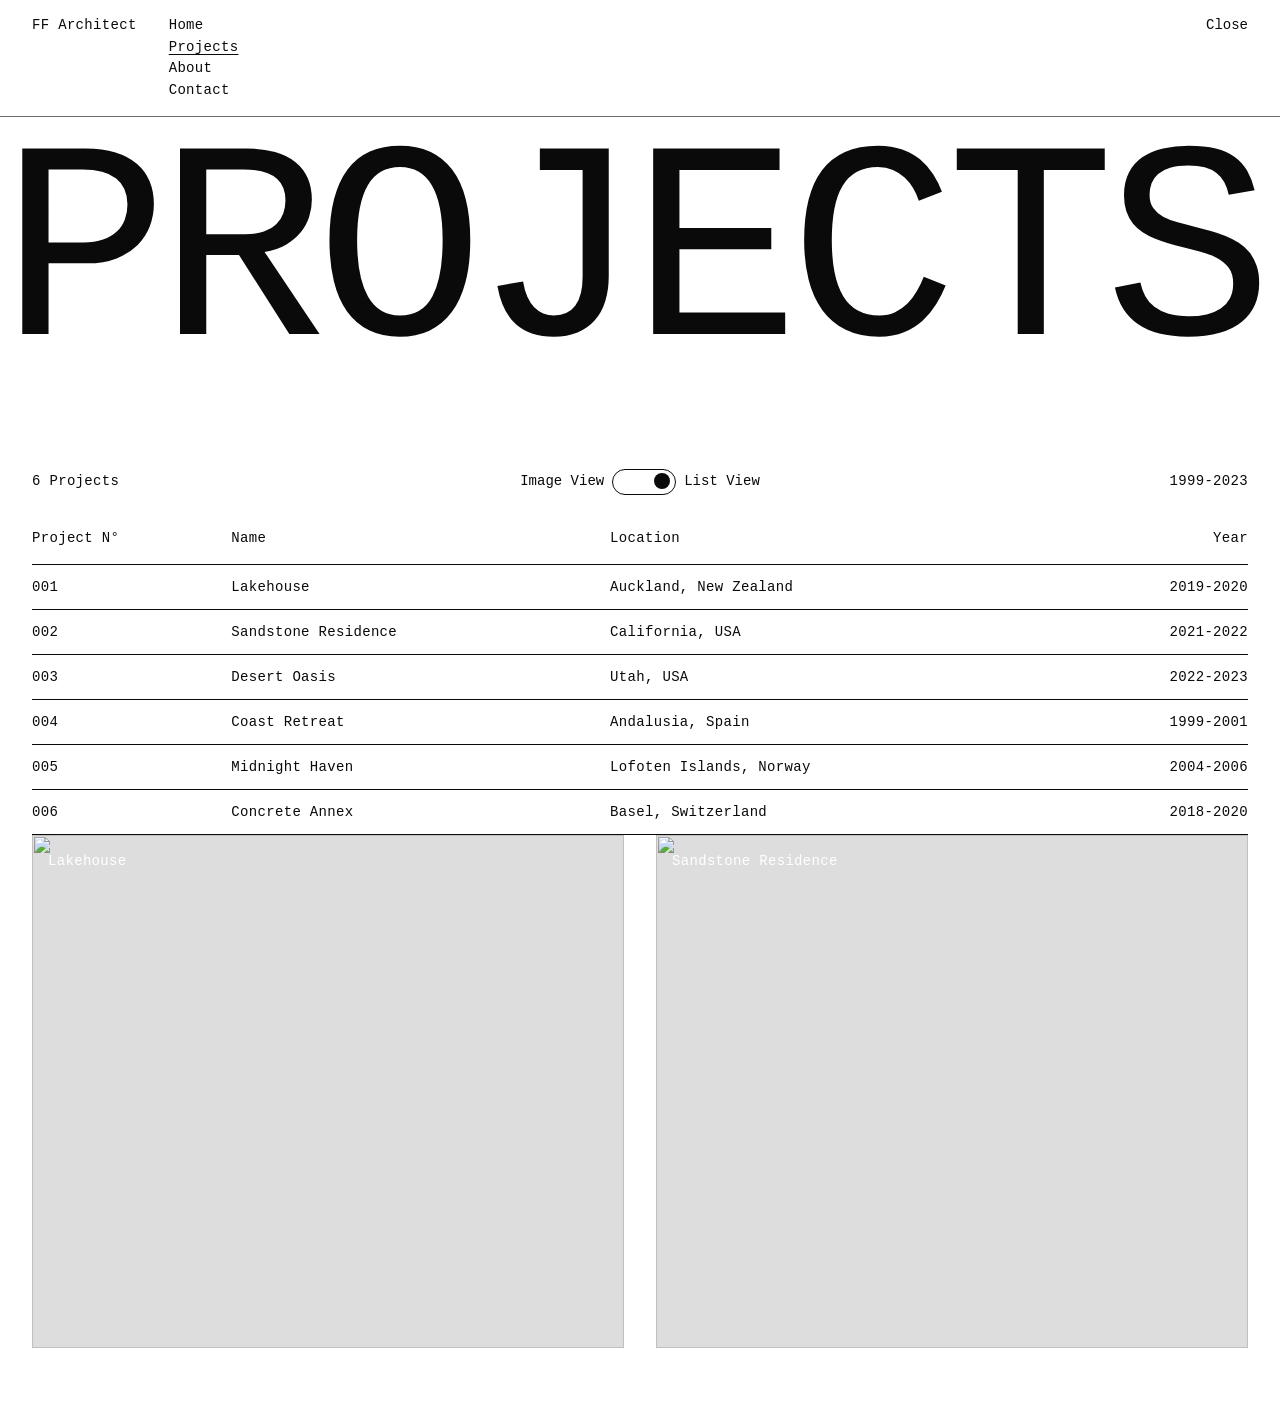
==== design-system/projects.html @ 26b5bcf1 "Add menu, marquee title, toolbar, toggle, table and image card components Co-Authored-By: Claude Son" ====
<!DOCTYPE html>
<html lang="en">
<head>
  <meta charset="utf-8">
  <meta name="viewport" content="width=device-width, initial-scale=1">
  <title>Projects</title>
  <link rel="stylesheet" href="components.css">
</head>
<body class="ds-page">
  <header class="ds-header ds-header--open">
    <a class="ds-wordmark" href="index.html">FF Architect</a>
    <ul class="ds-nav">
      <li><a href="index.html">Home</a></li>
      <li><a href="projects.html" aria-current="page">Projects</a></li>
      <li><a href="#">About</a></li>
      <li><a href="#">Contact</a></li>
    </ul>
    <button class="ds-menu-trigger" type="button">Close</button>
  </header>

  <div class="ds-marquee" aria-hidden="true">
    <div class="ds-marquee__track"><span>Projects</span><span>Projects</span><span>Projects</span><span>Projects</span></div>
  </div>
  <h1 hidden>Projects</h1>

  <div class="ds-toolbar">
    <span>6 Projects</span>
    <button class="ds-toggle" type="button" role="switch" aria-checked="true" id="view">
      <span>Image View</span><span class="ds-toggle__track"><span class="ds-toggle__thumb"></span></span><span>List View</span>
    </button>
    <span>1999-2023</span>
  </div>

  <section id="list">
    <table class="ds-table">
      <thead><tr><th>Project N°</th><th>Name</th><th>Location</th><th>Year</th></tr></thead>
      <tbody>
        <tr><td>001</td><td>Lakehouse</td><td>Auckland, New Zealand</td><td>2019-2020</td></tr>
        <tr><td>002</td><td>Sandstone Residence</td><td>California, USA</td><td>2021-2022</td></tr>
        <tr><td>003</td><td>Desert Oasis</td><td>Utah, USA</td><td>2022-2023</td></tr>
        <tr><td>004</td><td>Coast Retreat</td><td>Andalusia, Spain</td><td>1999-2001</td></tr>
        <tr><td>005</td><td>Midnight Haven</td><td>Lofoten Islands, Norway</td><td>2004-2006</td></tr>
        <tr><td>006</td><td>Concrete Annex</td><td>Basel, Switzerland</td><td>2018-2020</td></tr>
      </tbody>
    </table>
  </section>

  <section id="images" class="ds-grid" hidden>
    <a class="ds-card" href="#"><img alt="" src=""><p class="ds-card__caption">Lakehouse<span class="ds-card__meta"><br>Auckland, New Zealand</span></p></a>
    <a class="ds-card" href="#"><img alt="" src=""><p class="ds-card__caption">Sandstone Residence<span class="ds-card__meta"><br>California, USA</span></p></a>
  </section>

  <script>
    const t = document.getElementById('view'), list = document.getElementById('list'), imgs = document.getElementById('images');
    t.addEventListener('click', () => {
      const listView = t.getAttribute('aria-checked') !== 'true';
      t.setAttribute('aria-checked', listView);
      list.hidden = !listView; imgs.hidden = listView;
    });
    // start in list view
    list.hidden = false; imgs.hidden = true;
  </script>
</body>
</html>
---- design-system/components.css ----
@import "tokens.css";

.ds-page { background: var(--color-bg); color: var(--color-fg); font-family: var(--font-mono); font-size: var(--text-md); line-height: var(--lh-tight); letter-spacing: var(--tracking); margin: 0; min-height: 100vh; }

/* Header: wordmark left, menu trigger right */
.ds-header { display: flex; justify-content: space-between; align-items: center; padding: var(--space-2) var(--gutter); }
.ds-wordmark, .ds-menu-trigger { color: inherit; text-decoration: none; font: inherit; background: none; border: 0; padding: 0; cursor: pointer; }
.ds-menu-trigger:hover, .ds-wordmark:hover { opacity: .6; }

/* Section: centered, generous vertical rhythm */
.ds-section { display: flex; flex-direction: column; align-items: center; text-align: center; gap: var(--space-4); padding: var(--space-5) var(--gutter); }

/* Eyebrow: short label above body */
.ds-eyebrow { margin: 0; font-size: var(--text-md); font-weight: 400; }

/* Body copy block */
.ds-body { margin: 0; max-width: var(--measure); line-height: var(--lh-body); text-wrap: balance; }

/* Text link CTA */
.ds-link { color: inherit; font: inherit; text-decoration: none; background: none; border: 0; padding: 0 0 2px; border-bottom: 1px solid transparent; cursor: pointer; }
.ds-link:hover, .ds-link:focus-visible { border-bottom-color: currentColor; outline: none; }

/* Hero = section composed of eyebrow + body + link */
.ds-hero { min-height: calc(100vh - 80px); justify-content: center; }

@media (max-width: 640px) {
  :root { --gutter: 16px; --space-5: 64px; --space-4: 40px; }
}

/* Header, expanded: wordmark + nav list + Close, with bottom rule */
.ds-header--open { align-items: flex-start; border-bottom: 1px solid var(--color-muted); padding-bottom: var(--space-2); }
.ds-nav { list-style: none; margin: 0 auto 0 var(--space-3); padding: 0; display: flex; flex-direction: column; gap: 2px; font-size: var(--text-sm); }
.ds-nav a { color: inherit; text-decoration: none; }
.ds-nav a:hover, .ds-nav a[aria-current="page"] { text-decoration: underline; text-underline-offset: 3px; }
.ds-header--open .ds-wordmark, .ds-header--open .ds-menu-trigger { font-size: var(--text-sm); }

/* Marquee display title: oversized, scrolling horizontally */
.ds-marquee { overflow: hidden; white-space: nowrap; padding: var(--space-2) 0 var(--space-4); }
.ds-marquee__track { display: inline-flex; gap: .4em; font-size: var(--text-display); line-height: var(--lh-display); text-transform: uppercase; letter-spacing: -0.04em; animation: ds-marquee 30s linear infinite; }
@keyframes ds-marquee { to { transform: translateX(-50%); } }
@media (prefers-reduced-motion: reduce) { .ds-marquee__track { animation: none; } }

/* Toolbar: count left, view toggle centre, range right */
.ds-toolbar { display: grid; grid-template-columns: 1fr auto 1fr; align-items: center; padding: var(--space-2) var(--gutter); font-size: var(--text-sm); }
.ds-toolbar > :last-child { justify-self: end; }

/* View toggle (switch between two labelled options) */
.ds-toggle { display: inline-flex; align-items: center; gap: var(--space-1); font: inherit; background: none; border: 0; color: inherit; cursor: pointer; padding: 2px; }
.ds-toggle:focus-visible { outline: var(--focus-ring); }
.ds-toggle__track { width: 62px; height: 24px; border: 1px solid var(--color-fg); border-radius: 999px; position: relative; }
.ds-toggle__thumb { position: absolute; top: 3px; left: 4px; width: 16px; height: 16px; border-radius: 50%; background: var(--color-fg); transition: transform .2s ease; }
.ds-toggle[aria-checked="true"] .ds-toggle__thumb { transform: translateX(37px); }

/* Data table: ruled rows, last column right-aligned */
.ds-table { width: calc(100% - 2 * var(--gutter)); margin: 0 var(--gutter); border-collapse: collapse; font-size: var(--text-sm); }
.ds-table th { font-weight: 400; text-align: left; padding: var(--space-2) 0; border-bottom: var(--rule); }
.ds-table td { height: var(--row-h); border-bottom: var(--rule); padding: 0; }
.ds-table th:last-child, .ds-table td:last-child { text-align: right; }
.ds-table a { color: inherit; text-decoration: none; }
.ds-table tr:hover td { background: #f5f5f5; }
.ds-table .ds-row-arrow::before { content: "\2197"; margin-right: var(--space-1); }

/* Image card grid with caption overlay and hover arrow */
.ds-grid { display: grid; grid-template-columns: repeat(2, 1fr); gap: var(--card-gap); padding: 0 var(--gutter) var(--space-4); }
.ds-card { position: relative; display: block; color: #fff; text-decoration: none; aspect-ratio: var(--card-ratio); overflow: hidden; background: #ddd; }
.ds-card img { width: 100%; height: 100%; object-fit: cover; display: block; }
.ds-card__caption { position: absolute; top: var(--space-2); left: var(--space-2); margin: 0; font-size: var(--text-sm); line-height: 1.5; }
.ds-card__meta { display: none; }
.ds-card:hover .ds-card__meta, .ds-card:focus-visible .ds-card__meta { display: block; }
.ds-card::after { content: "\2197"; position: absolute; top: var(--space-2); right: var(--space-2); opacity: 0; transition: opacity .2s; }
.ds-card:hover::after, .ds-card:focus-visible::after { opacity: 1; }

@media (max-width: 640px) {
  .ds-grid { grid-template-columns: 1fr; }
  .ds-toolbar { grid-template-columns: 1fr; gap: var(--space-1); justify-items: start; }
  .ds-toolbar > :last-child { justify-self: start; }
}
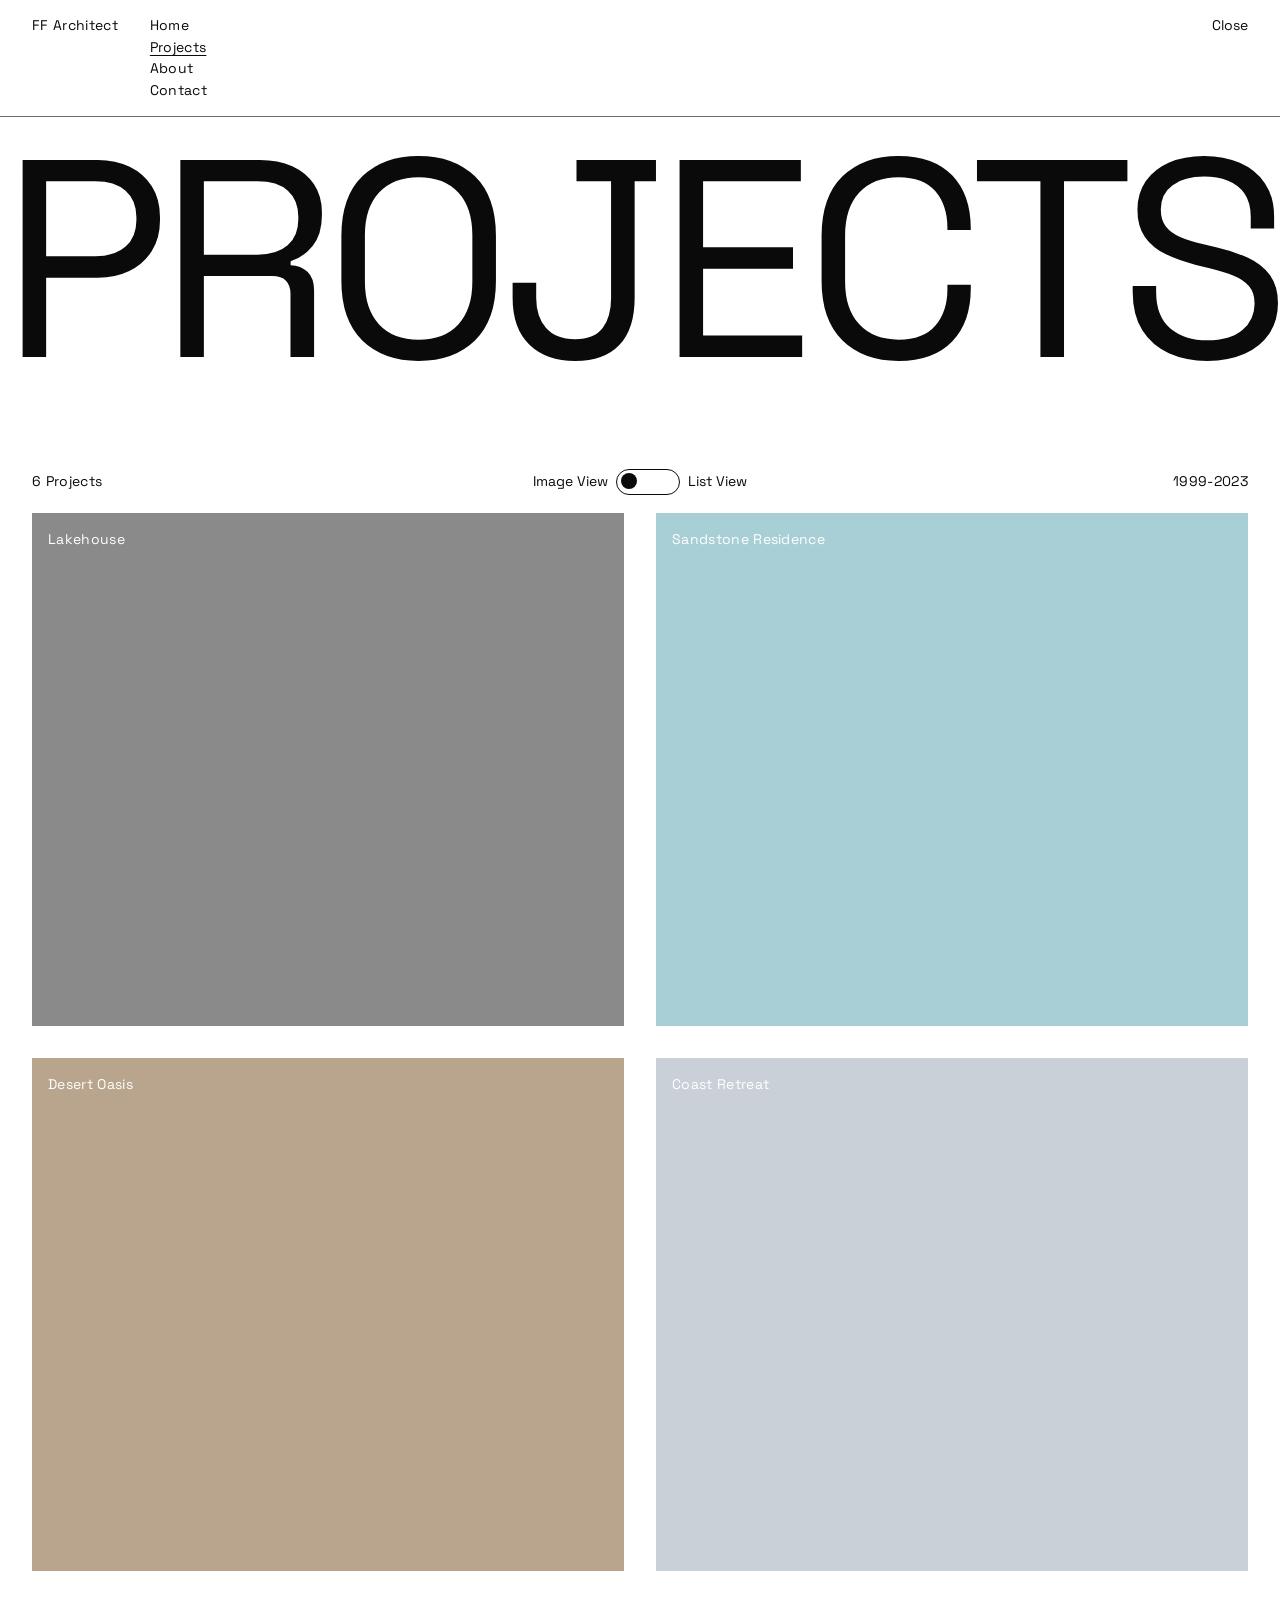
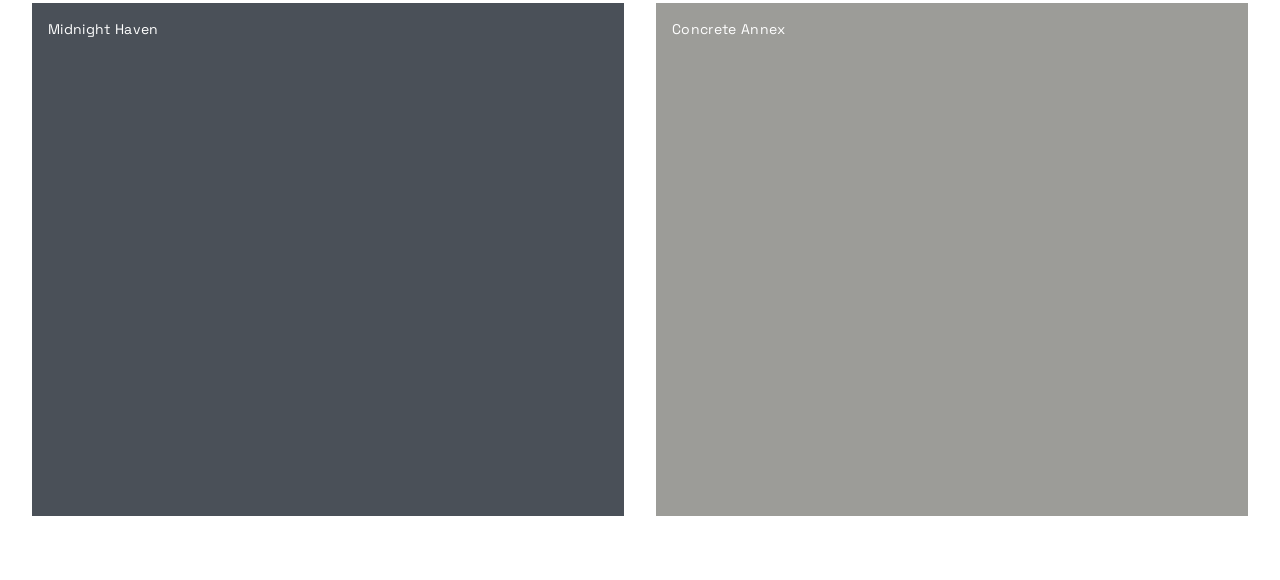
==== commit 0f314f55: "Fix view toggle: hidden sections were overridden by grid display Co-Authored-By: Claude Sonnet 5.5 <" ====
--- a/design-system/projects.html
+++ b/design-system/projects.html
@@ -25,13 +25,13 @@
 
   <div class="ds-toolbar">
     <span>6 Projects</span>
-    <button class="ds-toggle" type="button" role="switch" aria-checked="true" id="view">
+    <button class="ds-toggle" type="button" role="switch" aria-checked="false" id="view">
       <span>Image View</span><span class="ds-toggle__track"><span class="ds-toggle__thumb"></span></span><span>List View</span>
     </button>
     <span>1999-2023</span>
   </div>
 
-  <section id="list">
+  <section id="list" hidden>
     <table class="ds-table">
       <thead><tr><th>Project N°</th><th>Name</th><th>Location</th><th>Year</th></tr></thead>
       <tbody>
@@ -45,20 +45,25 @@
     </table>
   </section>
 
-  <section id="images" class="ds-grid" hidden>
-    <a class="ds-card" href="#"><img alt="" src=""><p class="ds-card__caption">Lakehouse<span class="ds-card__meta"><br>Auckland, New Zealand</span></p></a>
-    <a class="ds-card" href="#"><img alt="" src=""><p class="ds-card__caption">Sandstone Residence<span class="ds-card__meta"><br>California, USA</span></p></a>
+  <section id="images" class="ds-grid">
+    <a class="ds-card ds-card--placeholder" style="--ph:#8a8a8a" href="#"><p class="ds-card__caption">Lakehouse<span class="ds-card__meta"><br>Auckland, New Zealand</span></p></a>
+    <a class="ds-card ds-card--placeholder" style="--ph:#a9cfd6" href="#"><p class="ds-card__caption">Sandstone Residence<span class="ds-card__meta"><br>California, USA</span></p></a>
+    <a class="ds-card ds-card--placeholder" style="--ph:#b9a58d" href="#"><p class="ds-card__caption">Desert Oasis<span class="ds-card__meta"><br>Utah, USA</span></p></a>
+    <a class="ds-card ds-card--placeholder" style="--ph:#c9d0d8" href="#"><p class="ds-card__caption">Coast Retreat<span class="ds-card__meta"><br>Andalusia, Spain</span></p></a>
+    <a class="ds-card ds-card--placeholder" style="--ph:#4a5058" href="#"><p class="ds-card__caption">Midnight Haven<span class="ds-card__meta"><br>Lofoten Islands, Norway</span></p></a>
+    <a class="ds-card ds-card--placeholder" style="--ph:#9c9c98" href="#"><p class="ds-card__caption">Concrete Annex<span class="ds-card__meta"><br>Basel, Switzerland</span></p></a>
   </section>
 
   <script>
-    const t = document.getElementById('view'), list = document.getElementById('list'), imgs = document.getElementById('images');
-    t.addEventListener('click', () => {
-      const listView = t.getAttribute('aria-checked') !== 'true';
-      t.setAttribute('aria-checked', listView);
-      list.hidden = !listView; imgs.hidden = listView;
-    });
-    // start in list view
-    list.hidden = false; imgs.hidden = true;
+    const toggle = document.getElementById('view'), list = document.getElementById('list'), images = document.getElementById('images');
+    // aria-checked="true" = List View (thumb right), "false" = Image View (thumb left)
+    function setView(isList) {
+      toggle.setAttribute('aria-checked', String(isList));
+      list.hidden = !isList;
+      images.hidden = isList;
+    }
+    toggle.addEventListener('click', () => setView(toggle.getAttribute('aria-checked') !== 'true'));
+    setView(false);
   </script>
 </body>
 </html>
--- a/design-system/components.css
+++ b/design-system/components.css
@@ -1,6 +1,6 @@
 @import "tokens.css";
 
-.ds-page { background: var(--color-bg); color: var(--color-fg); font-family: var(--font-mono); font-size: var(--text-md); line-height: var(--lh-tight); letter-spacing: var(--tracking); margin: 0; min-height: 100vh; }
+.ds-page { background: var(--color-bg); color: var(--color-fg); font-family: var(--font-body); font-size: var(--text-md); line-height: var(--lh-tight); letter-spacing: var(--tracking); margin: 0; min-height: 100vh; }
 
 /* Header: wordmark left, menu trigger right */
 .ds-header { display: flex; justify-content: space-between; align-items: center; padding: var(--space-2) var(--gutter); }
@@ -75,3 +75,6 @@
   .ds-toolbar { grid-template-columns: 1fr; gap: var(--space-1); justify-items: start; }
   .ds-toolbar > :last-child { justify-self: start; }
 }
+
+[hidden] { display: none !important; }
+.ds-card--placeholder { background: var(--ph, #ddd); }
